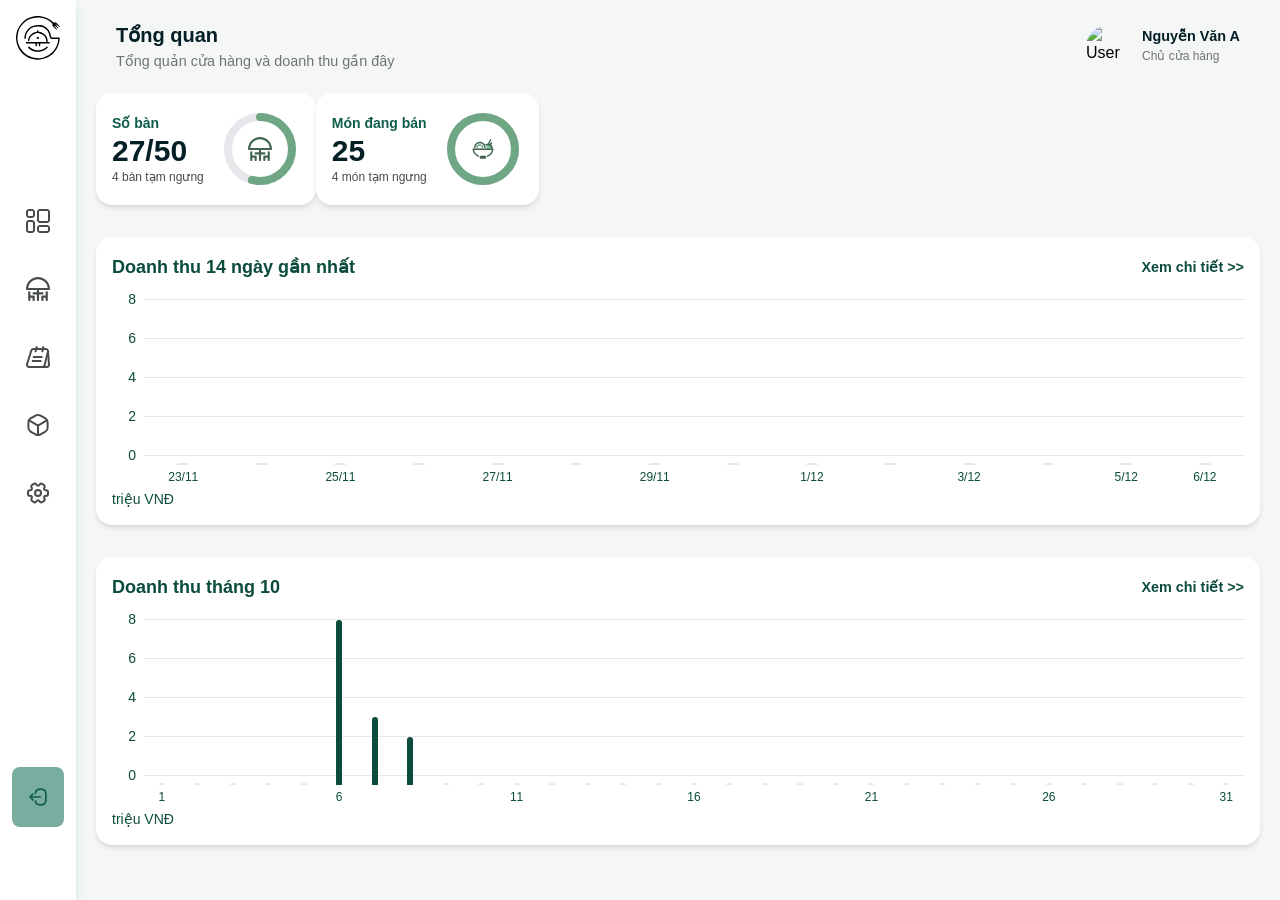
==== SmartRestaurant/src/main/resources/templates/admin/index.html @ fe0ea55d "Refactor styling and structure for admin dashboard; add StatRing and AppHeader components" ====
<!DOCTYPE html>
<html lang="en">

<head>
    <meta charset="UTF-8">
    <meta name="viewport" content="width=device-width, initial-scale=1.0">
    <title>Title</title>
    <script src="https://cdn.jsdelivr.net/npm/@tailwindcss/browser@4"></script>
    <link rel="stylesheet" href="../../static/css/output.css">
    <script type="module" src="../../static/js/fragments/AppIndex.js"></script>

</head>

<body>
    <app-navigation></app-navigation>
    <div class="ml-24 mr-5">
        <app-header title="Tổng quan" data-title="Tổng quản cửa hàng và doanh thu gần đây" username="Nguyễn Văn A" user-role="Chủ cửa hàng"></app-header>
        <div id="app-containter">
            <div class="flex gap-5 mb-8">
                <stat-ring label="Số bàn" value="27" total="50" note="4 bàn tạm ngưng" icon="table"></stat-ring>
                <stat-ring label="Món đang bán" value="25" note="4 món tạm ngưng" icon="food"></stat-ring>
            </div>
            <revenue-chart id="revenue-chart-days" title="Doanh thu 14 ngày gần nhất" unit="triệu VNĐ" days="14"></revenue-chart>
            <revenue-chart id="revenue-chart-mounth" title="Doanh thu tháng 10" unit="triệu VNĐ" month="2026-10"></revenue-chart>
        </div>
    </div>
    <script>
        const chart = document.querySelector('#revenue-chart-days');
        const chartM = document.querySelector('#revenue-chart-mounth');

        chart.data = [
            { date: '2026-10-08', value: 2.2 },
            { date: '2026-10-07', value: 3.1 },
            { date: '2026-10-06', value: 7.5 },
        ];

        chartM.data = chart.data;
    </script>
</body>

</html>
---- SmartRestaurant/src/main/resources/static/css/output.css ----
/*! tailwindcss v4.3.3 | MIT License | https://tailwindcss.com */
@layer properties;
@layer theme, base, components, utilities;
@layer theme {
  :root, :host {
    --font-sans: Quicksand, sans-serif;
    --font-mono: ui-monospace, SFMono-Regular, Menlo, Monaco, Consolas, "Liberation Mono",
      "Courier New", monospace;
    --color-gray-200: oklch(92.8% 0.006 264.531);
    --color-white: #fff;
    --spacing: 0.25rem;
    --container-md: 28rem;
    --text-xs: 0.75rem;
    --text-xs--line-height: calc(1 / 0.75);
    --text-sm: 0.875rem;
    --text-sm--line-height: calc(1.25 / 0.875);
    --text-lg: 1.125rem;
    --text-lg--line-height: calc(1.75 / 1.125);
    --text-3xl: 1.875rem;
    --text-3xl--line-height: calc(2.25 / 1.875);
    --font-weight-extralight: 200;
    --font-weight-medium: 500;
    --font-weight-semibold: 600;
    --font-weight-bold: 700;
    --font-weight-extrabold: 800;
    --radius-sm: 0.25rem;
    --radius-lg: 0.5rem;
    --radius-xl: 0.75rem;
    --radius-2xl: 1rem;
    --radius-3xl: 1.5rem;
    --default-transition-duration: 150ms;
    --default-transition-timing-function: cubic-bezier(0.4, 0, 0.2, 1);
    --default-font-family: var(--font-sans);
    --default-mono-font-family: var(--font-mono);
    --color-primary: #106C56;
    --color-primary-50: #C6DCD6;
    --color-primary-100: #9FC4BB;
    --color-primary-200: #79ADA0;
    --color-primary-400: #31816E;
    --color-primary-500: #106C56;
    --color-primary-600: #0E5D4A;
    --color-primary-700: #0B4C3C;
    --color-primary-800: #08382D;
    --color-secondary-100: #CDE7D7;
    --color-secondary-500: #81C29A;
    --color-secondary-600: #6FA784;
    --color-secondary-800: #436550;
    --color-accent-900: #021917;
    --color-support-50: #F5F7F7;
    --color-support-600: #B7BEC0;
    --color-support-800: #6F7374;
    --color-support-900: #484B4C;
    --color-text: #041F25;
    --color-bug: #B42318;
  }
}
@layer base {
  *, ::after, ::before, ::backdrop, ::file-selector-button {
    box-sizing: border-box;
    margin: 0;
    padding: 0;
    border: 0 solid;
  }
  html, :host {
    line-height: 1.5;
    -webkit-text-size-adjust: 100%;
    tab-size: 4;
    font-family: var(--default-font-family, -apple-system, BlinkMacSystemFont, "Segoe UI", Roboto, "Helvetica Neue", "Noto Sans", Arial, sans-serif, "Apple Color Emoji", "Segoe UI Emoji", "Segoe UI Symbol", "Noto Color Emoji");
    font-feature-settings: var(--default-font-feature-settings, normal);
    font-variation-settings: var(--default-font-variation-settings, normal);
    -webkit-tap-highlight-color: transparent;
  }
  hr {
    height: 0;
    color: inherit;
    border-top-width: 1px;
  }
  abbr:where([title]) {
    -webkit-text-decoration: underline dotted;
    text-decoration: underline dotted;
  }
  h1, h2, h3, h4, h5, h6 {
    font-size: inherit;
    font-weight: inherit;
  }
  a {
    color: inherit;
    -webkit-text-decoration: inherit;
    text-decoration: inherit;
  }
  b, strong {
    font-weight: bolder;
  }
  code, kbd, samp, pre {
    font-family: var(--default-mono-font-family, ui-monospace, SFMono-Regular, Menlo, Monaco, Consolas, "Liberation Mono", "Courier New", monospace);
    font-feature-settings: var(--default-mono-font-feature-settings, normal);
    font-variation-settings: var(--default-mono-font-variation-settings, normal);
    font-size: 1em;
  }
  small {
    font-size: 80%;
  }
  sub, sup {
    font-size: 75%;
    line-height: 0;
    position: relative;
    vertical-align: baseline;
  }
  sub {
    bottom: -0.25em;
  }
  sup {
    top: -0.5em;
  }
  table {
    text-indent: 0;
    border-color: inherit;
    border-collapse: collapse;
  }
  :-moz-focusring:where(:not(iframe)) {
    outline: auto;
  }
  progress {
    vertical-align: baseline;
  }
  summary {
    display: list-item;
  }
  ol, ul, menu {
    list-style: none;
  }
  img, svg, video, canvas, audio, iframe, embed, object {
    display: block;
    vertical-align: middle;
  }
  img, video {
    max-width: 100%;
    height: auto;
  }
  button, input, select, optgroup, textarea, ::file-selector-button {
    font: inherit;
    font-feature-settings: inherit;
    font-variation-settings: inherit;
    letter-spacing: inherit;
    color: inherit;
    border-radius: 0;
    background-color: transparent;
    opacity: 1;
  }
  :where(select:is([multiple], [size])) optgroup {
    font-weight: bolder;
  }
  :where(select:is([multiple], [size])) optgroup option {
    padding-inline-start: 20px;
  }
  ::file-selector-button {
    margin-inline-end: 4px;
  }
  ::placeholder {
    opacity: 1;
  }
  @supports (not (-webkit-appearance: -apple-pay-button))  or (contain-intrinsic-size: 1px) {
    ::placeholder {
      color: currentcolor;
      @supports (color: color-mix(in lab, red, red)) {
        color: color-mix(in oklab, currentcolor 50%, transparent);
      }
    }
  }
  textarea {
    resize: vertical;
  }
  ::-webkit-search-decoration {
    -webkit-appearance: none;
  }
  ::-webkit-date-and-time-value {
    min-height: 1lh;
    text-align: inherit;
  }
  ::-webkit-datetime-edit {
    display: inline-flex;
  }
  ::-webkit-datetime-edit-fields-wrapper {
    padding: 0;
  }
  ::-webkit-datetime-edit, ::-webkit-datetime-edit-year-field, ::-webkit-datetime-edit-month-field, ::-webkit-datetime-edit-day-field, ::-webkit-datetime-edit-hour-field, ::-webkit-datetime-edit-minute-field, ::-webkit-datetime-edit-second-field, ::-webkit-datetime-edit-millisecond-field, ::-webkit-datetime-edit-meridiem-field {
    padding-block: 0;
  }
  ::-webkit-calendar-picker-indicator {
    line-height: 1;
  }
  :-moz-ui-invalid {
    box-shadow: none;
  }
  button, input:where([type="button"], [type="reset"], [type="submit"]), ::file-selector-button {
    appearance: button;
  }
  ::-webkit-inner-spin-button, ::-webkit-outer-spin-button {
    height: auto;
  }
  [hidden]:where(:not([hidden="until-found"])) {
    display: none !important;
  }
}
@layer utilities {
  .visible {
    visibility: visible;
  }
  .absolute {
    position: absolute;
  }
  .fixed {
    position: fixed;
  }
  .relative {
    position: relative;
  }
  .static {
    position: static;
  }
  .inset-0 {
    inset: 0px;
  }
  .inset-y-0 {
    inset-block: 0px;
  }
  .top-0 {
    top: 0px;
  }
  .top-1 {
    top: var(--spacing);
  }
  .right-0 {
    right: 0px;
  }
  .right-1 {
    right: var(--spacing);
  }
  .left-0 {
    left: 0px;
  }
  .left-8 {
    left: calc(var(--spacing) * 8);
  }
  .z-50 {
    z-index: 50;
  }
  .m-3 {
    margin: calc(var(--spacing) * 3);
  }
  .m-auto {
    margin: auto;
  }
  .mx-auto {
    margin-inline: auto;
  }
  .mt-1 {
    margin-top: var(--spacing);
  }
  .mt-1\.5 {
    margin-top: calc(var(--spacing) * 1.5);
  }
  .mt-5 {
    margin-top: calc(var(--spacing) * 5);
  }
  .mt-6 {
    margin-top: calc(var(--spacing) * 6);
  }
  .mr-5 {
    margin-right: calc(var(--spacing) * 5);
  }
  .mb-1\.5 {
    margin-bottom: calc(var(--spacing) * 1.5);
  }
  .mb-2 {
    margin-bottom: calc(var(--spacing) * 2);
  }
  .mb-4\.5 {
    margin-bottom: calc(var(--spacing) * 4.5);
  }
  .mb-8 {
    margin-bottom: calc(var(--spacing) * 8);
  }
  .ml-24 {
    margin-left: calc(var(--spacing) * 24);
  }
  .block {
    display: block;
  }
  .flex {
    display: flex;
  }
  .grid {
    display: grid;
  }
  .hidden {
    display: none;
  }
  .table {
    display: table;
  }
  .size-6 {
    width: calc(var(--spacing) * 6);
    height: calc(var(--spacing) * 6);
  }
  .size-11 {
    width: calc(var(--spacing) * 11);
    height: calc(var(--spacing) * 11);
  }
  .size-20 {
    width: calc(var(--spacing) * 20);
    height: calc(var(--spacing) * 20);
  }
  .size-full {
    width: 100%;
    height: 100%;
  }
  .h-10 {
    height: calc(var(--spacing) * 10);
  }
  .h-15 {
    height: calc(var(--spacing) * 15);
  }
  .h-44 {
    height: calc(var(--spacing) * 44);
  }
  .h-full {
    height: 100%;
  }
  .h-px {
    height: 1px;
  }
  .h-screen {
    height: 100vh;
  }
  .min-h-12\.5 {
    min-height: calc(var(--spacing) * 12.5);
  }
  .w-1\.5 {
    width: calc(var(--spacing) * 1.5);
  }
  .w-3 {
    width: calc(var(--spacing) * 3);
  }
  .w-5 {
    width: calc(var(--spacing) * 5);
  }
  .w-6 {
    width: calc(var(--spacing) * 6);
  }
  .w-10 {
    width: calc(var(--spacing) * 10);
  }
  .w-13 {
    width: calc(var(--spacing) * 13);
  }
  .w-15 {
    width: calc(var(--spacing) * 15);
  }
  .w-full {
    width: 100%;
  }
  .w-min {
    width: min-content;
  }
  .w-screen {
    width: 100vw;
  }
  .min-w-12 {
    min-width: calc(var(--spacing) * 12);
  }
  .min-w-md {
    min-width: var(--container-md);
  }
  .flex-1 {
    flex: 1;
  }
  .shrink-0 {
    flex-shrink: 0;
  }
  .-rotate-90 {
    rotate: calc(90deg * -1);
  }
  .cursor-pointer {
    cursor: pointer;
  }
  .flex-col {
    flex-direction: column;
  }
  .place-items-center {
    place-items: center;
  }
  .items-center {
    align-items: center;
  }
  .items-end {
    align-items: flex-end;
  }
  .justify-around {
    justify-content: space-around;
  }
  .justify-between {
    justify-content: space-between;
  }
  .justify-center {
    justify-content: center;
  }
  .gap-1\.5 {
    gap: calc(var(--spacing) * 1.5);
  }
  .gap-2 {
    gap: calc(var(--spacing) * 2);
  }
  .gap-3 {
    gap: calc(var(--spacing) * 3);
  }
  .gap-4 {
    gap: calc(var(--spacing) * 4);
  }
  .overflow-y-auto {
    overflow-y: auto;
  }
  .rounded-2xl {
    border-radius: var(--radius-2xl);
  }
  .rounded-3xl {
    border-radius: var(--radius-3xl);
  }
  .rounded-lg {
    border-radius: var(--radius-lg);
  }
  .rounded-sm {
    border-radius: var(--radius-sm);
  }
  .rounded-xl {
    border-radius: var(--radius-xl);
  }
  .rounded-t {
    border-top-left-radius: 0.25rem;
    border-top-right-radius: 0.25rem;
  }
  .border {
    border-style: var(--tw-border-style);
    border-width: 1px;
  }
  .border-0 {
    border-style: var(--tw-border-style);
    border-width: 0px;
  }
  .border-solid {
    --tw-border-style: solid;
    border-style: solid;
  }
  .border-support-600 {
    border-color: var(--color-support-600);
  }
  .bg-gray-200 {
    background-color: var(--color-gray-200);
  }
  .bg-primary-100 {
    background-color: var(--color-primary-100);
  }
  .bg-primary-200 {
    background-color: var(--color-primary-200);
  }
  .bg-primary-700 {
    background-color: var(--color-primary-700);
  }
  .bg-transparent {
    background-color: transparent;
  }
  .bg-white {
    background-color: var(--color-white);
  }
  .p-2 {
    padding: calc(var(--spacing) * 2);
  }
  .p-4 {
    padding: calc(var(--spacing) * 4);
  }
  .p-5 {
    padding: calc(var(--spacing) * 5);
  }
  .px-2 {
    padding-inline: calc(var(--spacing) * 2);
  }
  .pt-2\.5 {
    padding-top: calc(var(--spacing) * 2.5);
  }
  .pt-4 {
    padding-top: calc(var(--spacing) * 4);
  }
  .pr-3\.5 {
    padding-right: calc(var(--spacing) * 3.5);
  }
  .pb-2\.5 {
    padding-bottom: calc(var(--spacing) * 2.5);
  }
  .pl-3\.5 {
    padding-left: calc(var(--spacing) * 3.5);
  }
  .pl-8 {
    padding-left: calc(var(--spacing) * 8);
  }
  .text-center {
    text-align: center;
  }
  .text-right {
    text-align: right;
  }
  .text-3xl {
    font-size: var(--text-3xl);
    line-height: var(--tw-leading, var(--text-3xl--line-height));
  }
  .text-lg {
    font-size: var(--text-lg);
    line-height: var(--tw-leading, var(--text-lg--line-height));
  }
  .text-sm {
    font-size: var(--text-sm);
    line-height: var(--tw-leading, var(--text-sm--line-height));
  }
  .text-xs {
    font-size: var(--text-xs);
    line-height: var(--tw-leading, var(--text-xs--line-height));
  }
  .font-bold {
    --tw-font-weight: var(--font-weight-bold);
    font-weight: var(--font-weight-bold);
  }
  .font-extrabold {
    --tw-font-weight: var(--font-weight-extrabold);
    font-weight: var(--font-weight-extrabold);
  }
  .font-extralight {
    --tw-font-weight: var(--font-weight-extralight);
    font-weight: var(--font-weight-extralight);
  }
  .font-medium {
    --tw-font-weight: var(--font-weight-medium);
    font-weight: var(--font-weight-medium);
  }
  .font-semibold {
    --tw-font-weight: var(--font-weight-semibold);
    font-weight: var(--font-weight-semibold);
  }
  .whitespace-nowrap {
    white-space: nowrap;
  }
  .text-accent-900 {
    color: var(--color-accent-900);
  }
  .text-bug {
    color: var(--color-bug);
  }
  .text-gray-200 {
    color: var(--color-gray-200);
  }
  .text-primary {
    color: var(--color-primary);
  }
  .text-primary-600 {
    color: var(--color-primary-600);
  }
  .text-primary-700 {
    color: var(--color-primary-700);
  }
  .text-secondary-600 {
    color: var(--color-secondary-600);
  }
  .text-secondary-800 {
    color: var(--color-secondary-800);
  }
  .text-support-800 {
    color: var(--color-support-800);
  }
  .text-support-900 {
    color: var(--color-support-900);
  }
  .text-text {
    color: var(--color-text);
  }
  .text-white {
    color: var(--color-white);
  }
  .no-underline {
    text-decoration-line: none;
  }
  .shadow-\[0_4px_8px_var\(--color-secondary-100\)\] {
    --tw-shadow: 0 4px 8px var(--tw-shadow-color, var(--color-secondary-100));
    box-shadow: var(--tw-inset-shadow), var(--tw-inset-ring-shadow), var(--tw-ring-offset-shadow), var(--tw-ring-shadow), var(--tw-shadow);
  }
  .shadow-\[0_8px_20px_-8px_rgba\(20\,83\,45\,\.6\)\] {
    --tw-shadow: 0 8px 20px -8px var(--tw-shadow-color, rgba(20,83,45,.6));
    box-shadow: var(--tw-inset-shadow), var(--tw-inset-ring-shadow), var(--tw-ring-offset-shadow), var(--tw-ring-shadow), var(--tw-shadow);
  }
  .shadow-md {
    --tw-shadow: 0 4px 6px -1px var(--tw-shadow-color, rgb(0 0 0 / 0.1)), 0 2px 4px -2px var(--tw-shadow-color, rgb(0 0 0 / 0.1));
    box-shadow: var(--tw-inset-shadow), var(--tw-inset-ring-shadow), var(--tw-ring-offset-shadow), var(--tw-ring-shadow), var(--tw-shadow);
  }
  .transition-\[stroke-dashoffset\] {
    transition-property: stroke-dashoffset;
    transition-timing-function: var(--tw-ease, var(--default-transition-timing-function));
    transition-duration: var(--tw-duration, var(--default-transition-duration));
  }
  .transition-all {
    transition-property: all;
    transition-timing-function: var(--tw-ease, var(--default-transition-timing-function));
    transition-duration: var(--tw-duration, var(--default-transition-duration));
  }
  .duration-200 {
    --tw-duration: 200ms;
    transition-duration: 200ms;
  }
  .duration-500 {
    --tw-duration: 500ms;
    transition-duration: 500ms;
  }
  .duration-700 {
    --tw-duration: 700ms;
    transition-duration: 700ms;
  }
  .empty\:hidden:empty {
    display: none;
  }
  @media (hover: hover) {
    .hover\:scale-90:hover {
      --tw-scale-x: 90%;
      --tw-scale-y: 90%;
      --tw-scale-z: 90%;
      scale: var(--tw-scale-x) var(--tw-scale-y);
    }
    .hover\:bg-primary-50:hover {
      background-color: var(--color-primary-50);
    }
    .hover\:bg-primary-400:hover {
      background-color: var(--color-primary-400);
    }
    .hover\:bg-primary-800:hover {
      background-color: var(--color-primary-800);
    }
    .hover\:text-white:hover {
      color: var(--color-white);
    }
    .hover\:underline:hover {
      text-decoration-line: underline;
    }
    .hover\:underline-offset-3:hover {
      text-underline-offset: 3px;
    }
  }
  .focus\:border-primary-500:focus {
    border-color: var(--color-primary-500);
  }
  .focus\:ring-1:focus {
    --tw-ring-shadow: var(--tw-ring-inset,) 0 0 0 calc(1px + var(--tw-ring-offset-width)) var(--tw-ring-color, currentcolor);
    box-shadow: var(--tw-inset-shadow), var(--tw-inset-ring-shadow), var(--tw-ring-offset-shadow), var(--tw-ring-shadow), var(--tw-shadow);
  }
  .focus\:ring-primary-500:focus {
    --tw-ring-color: var(--color-primary-500);
  }
  .focus\:outline-none:focus {
    --tw-outline-style: none;
    outline-style: none;
  }
  .disabled\:cursor-not-allowed:disabled {
    cursor: not-allowed;
  }
  .disabled\:opacity-50:disabled {
    opacity: 50%;
  }
  @media (hover: hover) {
    .disabled\:hover\:bg-primary-700:disabled:hover {
      background-color: var(--color-primary-700);
    }
  }
}
@layer base {
  body {
    background-color: var(--color-support-50);
  }
  h1 {
    font-family: var(--font-sans);
    font-size: 2.25rem;
    font-weight: 700;
  }
  h2 {
    font-family: var(--font-sans);
    font-size: 1.875rem;
    font-weight: 700;
  }
  h3 {
    font-family: var(--font-sans);
    font-size: 1.5rem;
    font-weight: 700;
  }
  h4 {
    font-family: var(--font-sans);
    font-size: 1.25rem;
    font-weight: 700;
  }
  h5 {
    font-family: var(--font-sans);
    font-size: 1.125rem;
    font-weight: 700;
  }
  p, span, a, li, button {
    font-family: var(--font-sans);
    font-size: 0.9rem;
    font-weight: 400;
    line-height: 1.6;
  }
  input::-ms-reveal, input::-ms-clear {
    display: none;
  }
}
@property --tw-border-style {
  syntax: "*";
  inherits: false;
  initial-value: solid;
}
@property --tw-font-weight {
  syntax: "*";
  inherits: false;
}
@property --tw-shadow {
  syntax: "*";
  inherits: false;
  initial-value: 0 0 #0000;
}
@property --tw-shadow-color {
  syntax: "*";
  inherits: false;
}
@property --tw-shadow-alpha {
  syntax: "<percentage>";
  inherits: false;
  initial-value: 100%;
}
@property --tw-inset-shadow {
  syntax: "*";
  inherits: false;
  initial-value: 0 0 #0000;
}
@property --tw-inset-shadow-color {
  syntax: "*";
  inherits: false;
}
@property --tw-inset-shadow-alpha {
  syntax: "<percentage>";
  inherits: false;
  initial-value: 100%;
}
@property --tw-ring-color {
  syntax: "*";
  inherits: false;
}
@property --tw-ring-shadow {
  syntax: "*";
  inherits: false;
  initial-value: 0 0 #0000;
}
@property --tw-inset-ring-color {
  syntax: "*";
  inherits: false;
}
@property --tw-inset-ring-shadow {
  syntax: "*";
  inherits: false;
  initial-value: 0 0 #0000;
}
@property --tw-ring-inset {
  syntax: "*";
  inherits: false;
}
@property --tw-ring-offset-width {
  syntax: "<length>";
  inherits: false;
  initial-value: 0px;
}
@property --tw-ring-offset-color {
  syntax: "*";
  inherits: false;
  initial-value: #fff;
}
@property --tw-ring-offset-shadow {
  syntax: "*";
  inherits: false;
  initial-value: 0 0 #0000;
}
@property --tw-duration {
  syntax: "*";
  inherits: false;
}
@property --tw-scale-x {
  syntax: "*";
  inherits: false;
  initial-value: 1;
}
@property --tw-scale-y {
  syntax: "*";
  inherits: false;
  initial-value: 1;
}
@property --tw-scale-z {
  syntax: "*";
  inherits: false;
  initial-value: 1;
}
@layer properties {
  @supports ((-webkit-hyphens: none) and (not (margin-trim: inline))) or ((-moz-orient: inline) and (not (color:rgb(from red r g b)))) {
    *, ::before, ::after, ::backdrop {
      --tw-border-style: solid;
      --tw-font-weight: initial;
      --tw-shadow: 0 0 #0000;
      --tw-shadow-color: initial;
      --tw-shadow-alpha: 100%;
      --tw-inset-shadow: 0 0 #0000;
      --tw-inset-shadow-color: initial;
      --tw-inset-shadow-alpha: 100%;
      --tw-ring-color: initial;
      --tw-ring-shadow: 0 0 #0000;
      --tw-inset-ring-color: initial;
      --tw-inset-ring-shadow: 0 0 #0000;
      --tw-ring-inset: initial;
      --tw-ring-offset-width: 0px;
      --tw-ring-offset-color: #fff;
      --tw-ring-offset-shadow: 0 0 #0000;
      --tw-duration: initial;
      --tw-scale-x: 1;
      --tw-scale-y: 1;
      --tw-scale-z: 1;
    }
  }
}
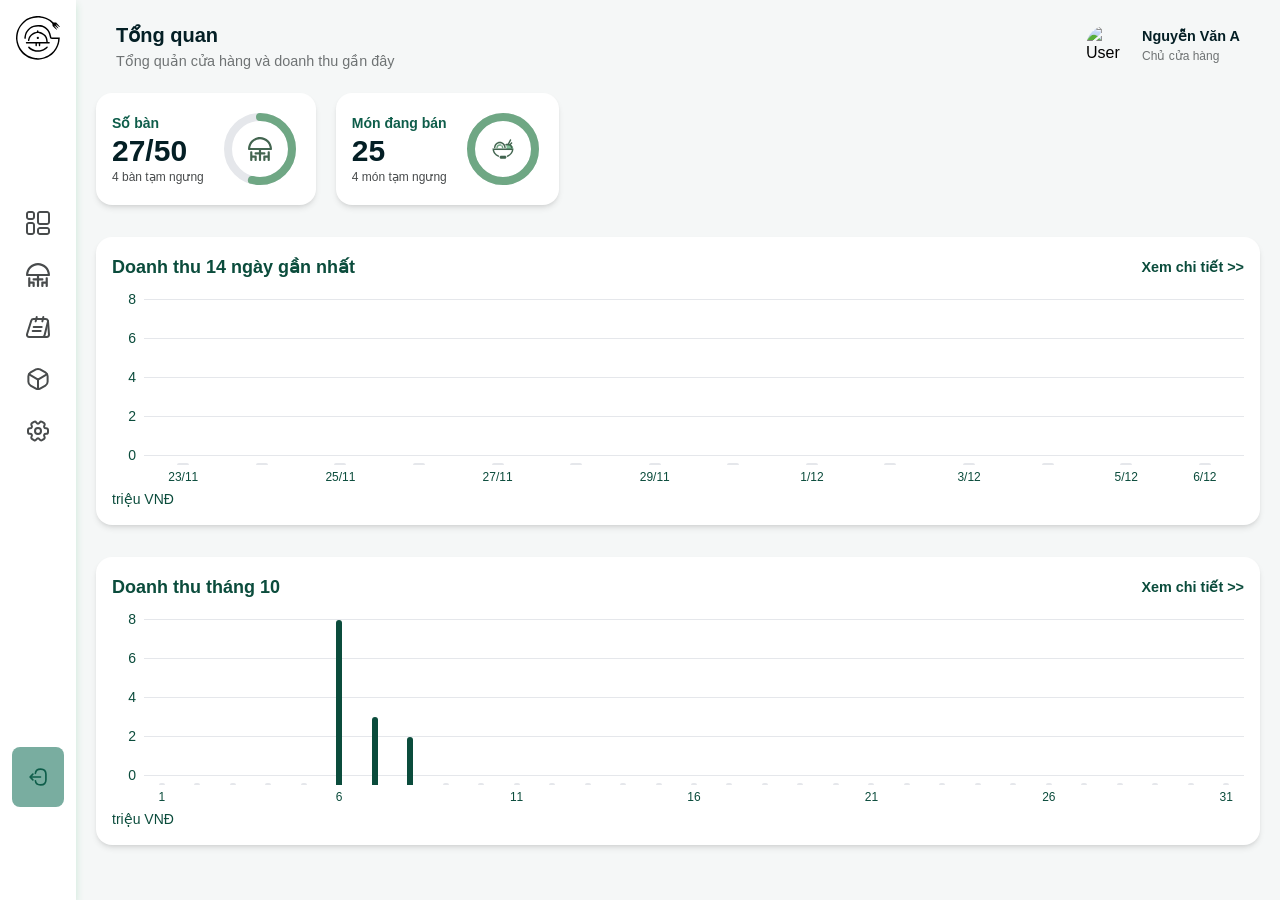
==== commit f4cd4ef3: "Refactor authentication components and update admin templates - Removed old AppRegister and AppReset" ====
--- a/SmartRestaurant/src/main/resources/templates/admin/index.html
+++ b/SmartRestaurant/src/main/resources/templates/admin/index.html
@@ -7,7 +7,7 @@
     <title>Title</title>
     <script src="https://cdn.jsdelivr.net/npm/@tailwindcss/browser@4"></script>
     <link rel="stylesheet" href="../../static/css/output.css">
-    <script type="module" src="../../static/js/fragments/AppIndex.js"></script>
+    <script type="module" src="../../static/js/fragments/AdminIndex.js"></script>
 
 </head>
 
--- a/SmartRestaurant/src/main/resources/static/css/output.css
+++ b/SmartRestaurant/src/main/resources/static/css/output.css
@@ -6,6 +6,8 @@
     --font-sans: Quicksand, sans-serif;
     --font-mono: ui-monospace, SFMono-Regular, Menlo, Monaco, Consolas, "Liberation Mono",
       "Courier New", monospace;
+    --color-red-200: oklch(88.5% 0.062 18.334);
+    --color-red-500: oklch(63.7% 0.237 25.331);
     --color-gray-200: oklch(92.8% 0.006 264.531);
     --color-white: #fff;
     --spacing: 0.25rem;
@@ -44,6 +46,7 @@
     --color-secondary-100: #CDE7D7;
     --color-secondary-500: #81C29A;
     --color-secondary-600: #6FA784;
+    --color-secondary-700: #5A886C;
     --color-secondary-800: #436550;
     --color-accent-900: #021917;
     --color-support-50: #F5F7F7;
@@ -260,9 +263,6 @@
   .mt-1\.5 {
     margin-top: calc(var(--spacing) * 1.5);
   }
-  .mt-5 {
-    margin-top: calc(var(--spacing) * 5);
-  }
   .mt-6 {
     margin-top: calc(var(--spacing) * 6);
   }
@@ -296,8 +296,15 @@
   .hidden {
     display: none;
   }
+  .inline-block {
+    display: inline-block;
+  }
   .table {
     display: table;
+  }
+  .size-5 {
+    width: calc(var(--spacing) * 5);
+    height: calc(var(--spacing) * 5);
   }
   .size-6 {
     width: calc(var(--spacing) * 6);
@@ -417,6 +424,9 @@
   .gap-4 {
     gap: calc(var(--spacing) * 4);
   }
+  .gap-5 {
+    gap: calc(var(--spacing) * 5);
+  }
   .overflow-y-auto {
     overflow-y: auto;
   }
@@ -425,6 +435,9 @@
   }
   .rounded-3xl {
     border-radius: var(--radius-3xl);
+  }
+  .rounded-full {
+    border-radius: calc(infinity * 1px);
   }
   .rounded-lg {
     border-radius: var(--radius-lg);
@@ -447,10 +460,26 @@
     border-style: var(--tw-border-style);
     border-width: 0px;
   }
+  .border-2 {
+    border-style: var(--tw-border-style);
+    border-width: 2px;
+  }
   .border-solid {
     --tw-border-style: solid;
     border-style: solid;
   }
+  .border-primary-100 {
+    border-color: var(--color-primary-100);
+  }
+  .border-primary-600 {
+    border-color: var(--color-primary-600);
+  }
+  .border-primary-700 {
+    border-color: var(--color-primary-700);
+  }
+  .border-red-200 {
+    border-color: var(--color-red-200);
+  }
   .border-support-600 {
     border-color: var(--color-support-600);
   }
@@ -463,6 +492,9 @@
   .bg-primary-200 {
     background-color: var(--color-primary-200);
   }
+  .bg-primary-600 {
+    background-color: var(--color-primary-600);
+  }
   .bg-primary-700 {
     background-color: var(--color-primary-700);
   }
@@ -475,6 +507,9 @@
   .p-2 {
     padding: calc(var(--spacing) * 2);
   }
+  .p-2\.5 {
+    padding: calc(var(--spacing) * 2.5);
+  }
   .p-4 {
     padding: calc(var(--spacing) * 4);
   }
@@ -484,17 +519,35 @@
   .px-2 {
     padding-inline: calc(var(--spacing) * 2);
   }
+  .px-3\.5 {
+    padding-inline: calc(var(--spacing) * 3.5);
+  }
+  .py-2 {
+    padding-block: calc(var(--spacing) * 2);
+  }
+  .pt-1\.5 {
+    padding-top: calc(var(--spacing) * 1.5);
+  }
   .pt-2\.5 {
     padding-top: calc(var(--spacing) * 2.5);
   }
   .pt-4 {
     padding-top: calc(var(--spacing) * 4);
   }
+  .pr-3 {
+    padding-right: calc(var(--spacing) * 3);
+  }
   .pr-3\.5 {
     padding-right: calc(var(--spacing) * 3.5);
   }
+  .pb-1\.5 {
+    padding-bottom: calc(var(--spacing) * 1.5);
+  }
   .pb-2\.5 {
     padding-bottom: calc(var(--spacing) * 2.5);
+  }
+  .pl-3 {
+    padding-left: calc(var(--spacing) * 3);
   }
   .pl-3\.5 {
     padding-left: calc(var(--spacing) * 3.5);
@@ -559,11 +612,17 @@
   .text-primary {
     color: var(--color-primary);
   }
+  .text-primary-500 {
+    color: var(--color-primary-500);
+  }
   .text-primary-600 {
     color: var(--color-primary-600);
   }
   .text-primary-700 {
     color: var(--color-primary-700);
+  }
+  .text-red-500 {
+    color: var(--color-red-500);
   }
   .text-secondary-600 {
     color: var(--color-secondary-600);
@@ -630,6 +689,18 @@
       --tw-scale-z: 90%;
       scale: var(--tw-scale-x) var(--tw-scale-y);
     }
+    .hover\:scale-95:hover {
+      --tw-scale-x: 95%;
+      --tw-scale-y: 95%;
+      --tw-scale-z: 95%;
+      scale: var(--tw-scale-x) var(--tw-scale-y);
+    }
+    .hover\:border-primary-600:hover {
+      border-color: var(--color-primary-600);
+    }
+    .hover\:border-red-500:hover {
+      border-color: var(--color-red-500);
+    }
     .hover\:bg-primary-50:hover {
       background-color: var(--color-primary-50);
     }
@@ -663,13 +734,66 @@
     --tw-outline-style: none;
     outline-style: none;
   }
+  .disabled\:relative:disabled {
+    position: relative;
+  }
   .disabled\:cursor-not-allowed:disabled {
     cursor: not-allowed;
   }
+  .disabled\:overflow-hidden:disabled {
+    overflow: hidden;
+  }
+  .disabled\:border-primary-100:disabled {
+    border-color: var(--color-primary-100);
+  }
+  .disabled\:bg-primary-100:disabled {
+    background-color: var(--color-primary-100);
+  }
+  .disabled\:text-secondary-700:disabled {
+    color: var(--color-secondary-700);
+  }
   .disabled\:opacity-50:disabled {
     opacity: 50%;
   }
+  .disabled\:after\:absolute:disabled::after {
+    content: var(--tw-content);
+    position: absolute;
+  }
+  .disabled\:after\:top-1\/2:disabled::after {
+    content: var(--tw-content);
+    top: calc(1 / 2 * 100%);
+  }
+  .disabled\:after\:left-0:disabled::after {
+    content: var(--tw-content);
+    left: 0px;
+  }
+  .disabled\:after\:h-0\.5:disabled::after {
+    content: var(--tw-content);
+    height: calc(var(--spacing) * 0.5);
+  }
+  .disabled\:after\:w-full:disabled::after {
+    content: var(--tw-content);
+    width: 100%;
+  }
+  .disabled\:after\:rotate-\[-20deg\]:disabled::after {
+    content: var(--tw-content);
+    rotate: -20deg;
+  }
+  .disabled\:after\:bg-secondary-700:disabled::after {
+    content: var(--tw-content);
+    background-color: var(--color-secondary-700);
+  }
+  .disabled\:after\:content-\[\'\'\]:disabled::after {
+    --tw-content: '';
+    content: var(--tw-content);
+  }
   @media (hover: hover) {
+    .disabled\:hover\:scale-100:disabled:hover {
+      --tw-scale-x: 100%;
+      --tw-scale-y: 100%;
+      --tw-scale-z: 100%;
+      scale: var(--tw-scale-x) var(--tw-scale-y);
+    }
     .disabled\:hover\:bg-primary-700:disabled:hover {
       background-color: var(--color-primary-700);
     }
@@ -806,6 +930,11 @@
   syntax: "*";
   inherits: false;
   initial-value: 1;
+}
+@property --tw-content {
+  syntax: "*";
+  initial-value: "";
+  inherits: false;
 }
 @layer properties {
   @supports ((-webkit-hyphens: none) and (not (margin-trim: inline))) or ((-moz-orient: inline) and (not (color:rgb(from red r g b)))) {
@@ -830,6 +959,7 @@
       --tw-scale-x: 1;
       --tw-scale-y: 1;
       --tw-scale-z: 1;
-    }
-  }
-}
+      --tw-content: "";
+    }
+  }
+}
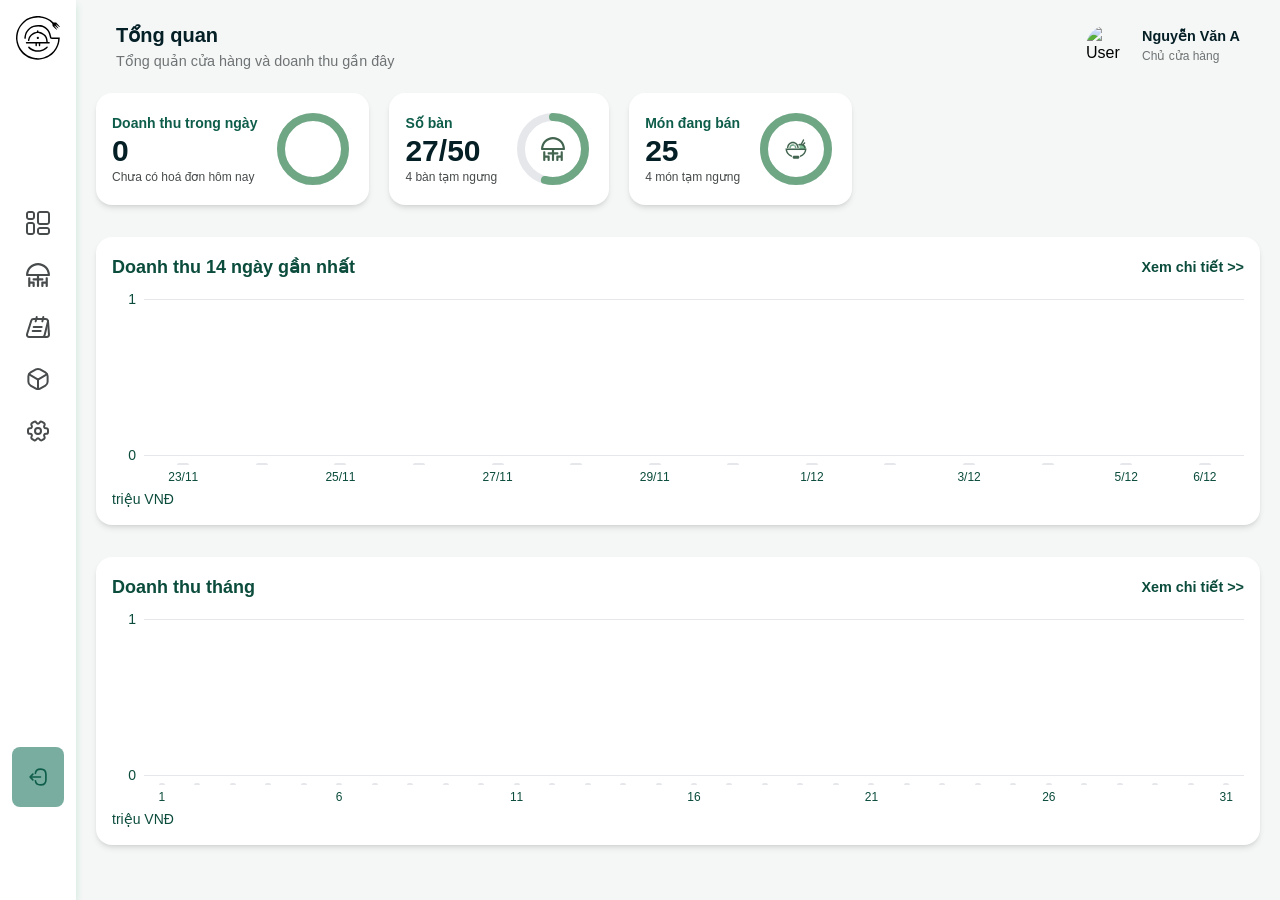
==== commit eb8f5a63: "Refactor AdminIndex.js imports and update index.html to add a new stat-ring component; modify revenu" ====
--- a/SmartRestaurant/src/main/resources/templates/admin/index.html
+++ b/SmartRestaurant/src/main/resources/templates/admin/index.html
@@ -5,7 +5,6 @@
     <meta charset="UTF-8">
     <meta name="viewport" content="width=device-width, initial-scale=1.0">
     <title>Title</title>
-    <script src="https://cdn.jsdelivr.net/npm/@tailwindcss/browser@4"></script>
     <link rel="stylesheet" href="../../static/css/output.css">
     <script type="module" src="../../static/js/fragments/AdminIndex.js"></script>
 
@@ -17,25 +16,14 @@
         <app-header title="Tổng quan" data-title="Tổng quản cửa hàng và doanh thu gần đây" username="Nguyễn Văn A" user-role="Chủ cửa hàng"></app-header>
         <div id="app-containter">
             <div class="flex gap-5 mb-8">
+                <stat-ring id="stat-revenue-today" label="Doanh thu trong ngày" value="0" format="money" note="Chưa có hoá đơn hôm nay" icon="money"></stat-ring>
                 <stat-ring label="Số bàn" value="27" total="50" note="4 bàn tạm ngưng" icon="table"></stat-ring>
                 <stat-ring label="Món đang bán" value="25" note="4 món tạm ngưng" icon="food"></stat-ring>
             </div>
             <revenue-chart id="revenue-chart-days" title="Doanh thu 14 ngày gần nhất" unit="triệu VNĐ" days="14"></revenue-chart>
-            <revenue-chart id="revenue-chart-mounth" title="Doanh thu tháng 10" unit="triệu VNĐ" month="2026-10"></revenue-chart>
+            <revenue-chart id="revenue-chart-month" title="Doanh thu tháng" unit="triệu VNĐ" month="2026-10"></revenue-chart>
         </div>
     </div>
-    <script>
-        const chart = document.querySelector('#revenue-chart-days');
-        const chartM = document.querySelector('#revenue-chart-mounth');
-
-        chart.data = [
-            { date: '2026-10-08', value: 2.2 },
-            { date: '2026-10-07', value: 3.1 },
-            { date: '2026-10-06', value: 7.5 },
-        ];
-
-        chartM.data = chart.data;
-    </script>
 </body>
 
 </html>
--- a/SmartRestaurant/src/main/resources/static/css/output.css
+++ b/SmartRestaurant/src/main/resources/static/css/output.css
@@ -48,6 +48,8 @@
     --color-secondary-600: #6FA784;
     --color-secondary-700: #5A886C;
     --color-secondary-800: #436550;
+    --color-accent-50: #C3D3D2;
+    --color-accent-100: #9BB6B4;
     --color-accent-900: #021917;
     --color-support-50: #F5F7F7;
     --color-support-600: #B7BEC0;
@@ -331,6 +333,9 @@
   .h-44 {
     height: calc(var(--spacing) * 44);
   }
+  .h-100 {
+    height: calc(var(--spacing) * 100);
+  }
   .h-full {
     height: 100%;
   }
@@ -364,6 +369,9 @@
   .w-15 {
     width: calc(var(--spacing) * 15);
   }
+  .w-30 {
+    width: calc(var(--spacing) * 30);
+  }
   .w-full {
     width: 100%;
   }
@@ -391,9 +399,19 @@
   .cursor-pointer {
     cursor: pointer;
   }
+  .scrollbar-thin {
+    scrollbar-width: thin;
+  }
+  .scrollbar-thumb-accent-50 {
+    --tw-scrollbar-thumb: var(--color-accent-50);
+    scrollbar-color: var(--tw-scrollbar-thumb) var(--tw-scrollbar-track);
+  }
   .flex-col {
     flex-direction: column;
   }
+  .flex-wrap {
+    flex-wrap: wrap;
+  }
   .place-items-center {
     place-items: center;
   }
@@ -412,12 +430,18 @@
   .justify-center {
     justify-content: center;
   }
+  .justify-end-safe {
+    justify-content: safe flex-end;
+  }
   .gap-1\.5 {
     gap: calc(var(--spacing) * 1.5);
   }
   .gap-2 {
     gap: calc(var(--spacing) * 2);
   }
+  .gap-2\.5 {
+    gap: calc(var(--spacing) * 2.5);
+  }
   .gap-3 {
     gap: calc(var(--spacing) * 3);
   }
@@ -427,17 +451,26 @@
   .gap-5 {
     gap: calc(var(--spacing) * 5);
   }
+  .justify-self-start {
+    justify-self: flex-start;
+  }
+  .overflow-x-hidden {
+    overflow-x: hidden;
+  }
   .overflow-y-auto {
     overflow-y: auto;
   }
+  .overflow-y-scroll {
+    overflow-y: scroll;
+  }
+  .scroll-smooth {
+    scroll-behavior: smooth;
+  }
   .rounded-2xl {
     border-radius: var(--radius-2xl);
   }
   .rounded-3xl {
     border-radius: var(--radius-3xl);
-  }
-  .rounded-full {
-    border-radius: calc(infinity * 1px);
   }
   .rounded-lg {
     border-radius: var(--radius-lg);
@@ -838,6 +871,16 @@
     display: none;
   }
 }
+@property --tw-scrollbar-thumb {
+  syntax: "<color>";
+  inherits: false;
+  initial-value: #0000;
+}
+@property --tw-scrollbar-track {
+  syntax: "<color>";
+  inherits: false;
+  initial-value: #0000;
+}
 @property --tw-border-style {
   syntax: "*";
   inherits: false;
@@ -939,6 +982,8 @@
 @layer properties {
   @supports ((-webkit-hyphens: none) and (not (margin-trim: inline))) or ((-moz-orient: inline) and (not (color:rgb(from red r g b)))) {
     *, ::before, ::after, ::backdrop {
+      --tw-scrollbar-thumb: #0000;
+      --tw-scrollbar-track: #0000;
       --tw-border-style: solid;
       --tw-font-weight: initial;
       --tw-shadow: 0 0 #0000;
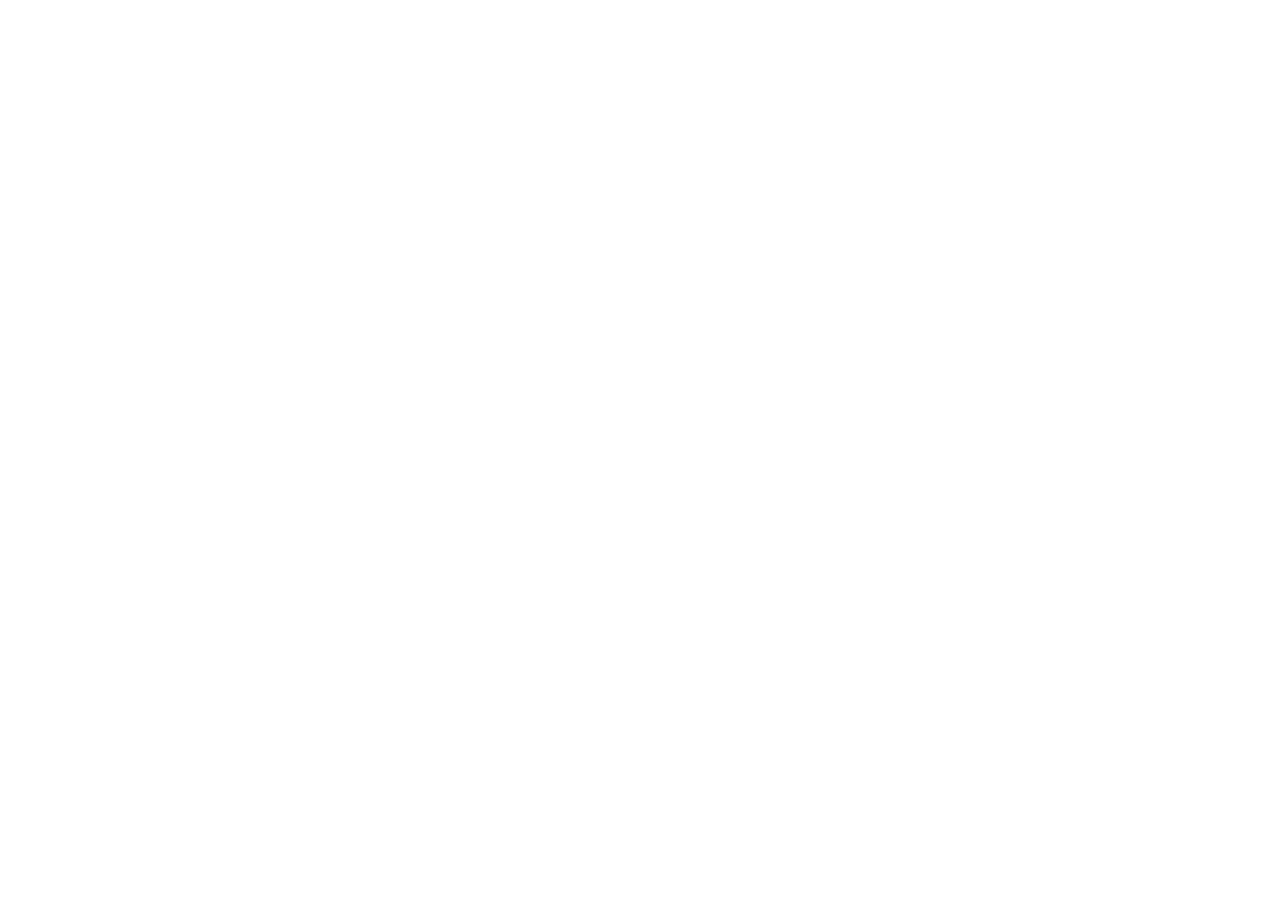
==== commit 17a5b745: "feat: update application properties and switch to development profile feat: modify API configuration" ====
--- a/SmartRestaurant/src/main/resources/templates/admin/index.html
+++ b/SmartRestaurant/src/main/resources/templates/admin/index.html
@@ -5,8 +5,8 @@
     <meta charset="UTF-8">
     <meta name="viewport" content="width=device-width, initial-scale=1.0">
     <title>Title</title>
-    <link rel="stylesheet" href="../../static/css/output.css">
-    <script type="module" src="../../static/js/fragments/AdminIndex.js"></script>
+    <link rel="stylesheet" href="/css/output.css">
+    <script type="module" src="/js/fragments/AdminIndex.js"></script>
 
 </head>
 
